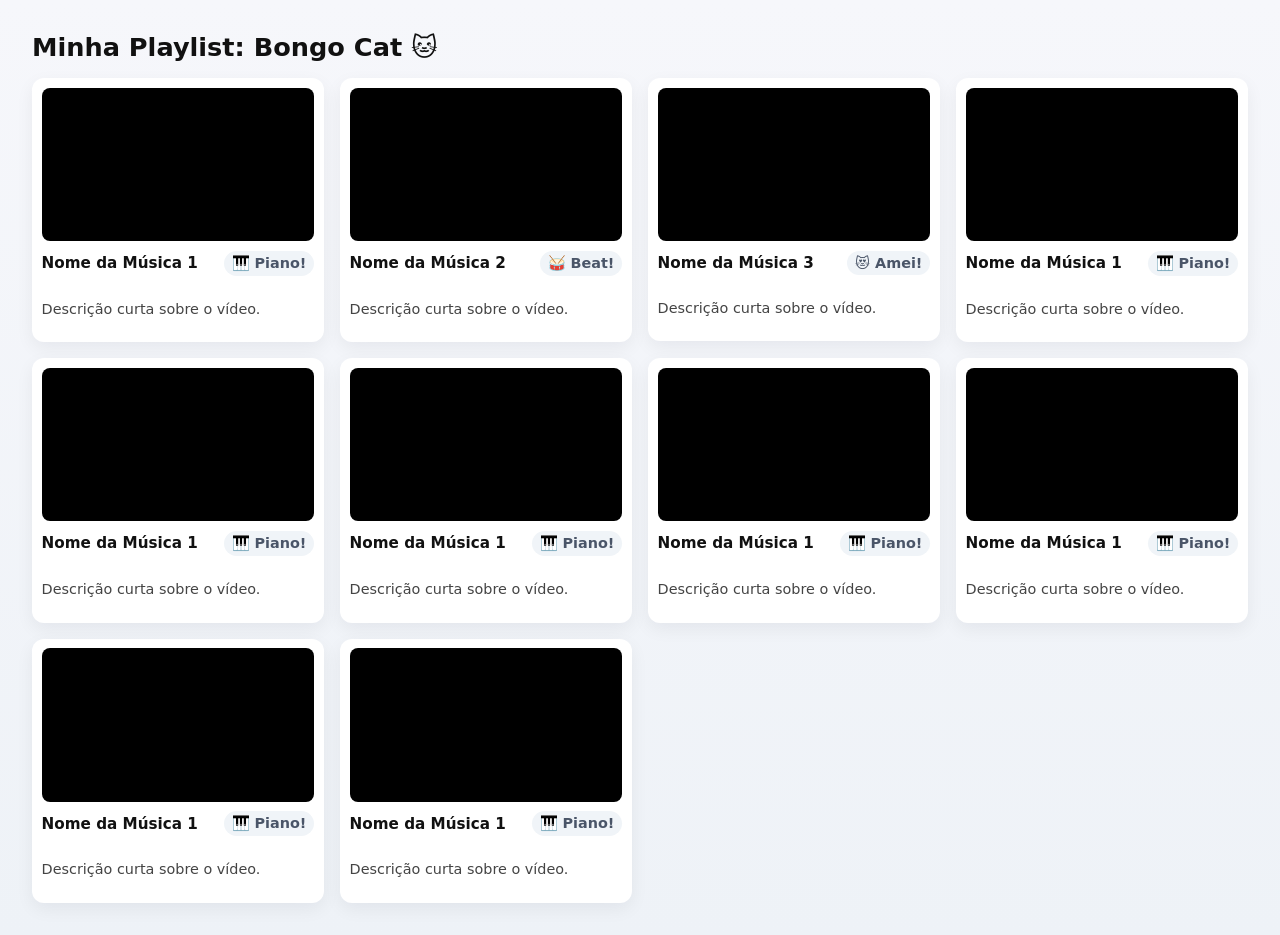
==== index.html @ a26235d2 "Add files via upload" ====
<!doctype html>
<html lang="pt-BR">
<head>
  <meta charset="utf-8" />
  <meta name="viewport" content="width=device-width,initial-scale=1" />
  <title>Galeria Bongo Cat</title>
  <link rel="stylesheet" href="style.css">
</head>
<body>
  <h1>Minha Playlist: Bongo Cat 🐱</h1>
  
  <section class="grid">
    
    <!-- EXEMPLO 1 -->
    <article class="card">
      <div class="video-wrap">
        <iframe width="560" height="315" src="https://www.youtube.com/embed/IQozC3SALYg?si=tVFWlQMuXDBlIovf" title="YouTube video player" frameborder="0" allow="accelerometer; autoplay; clipboard-write; encrypted-media; gyroscope; picture-in-picture; web-share" referrerpolicy="strict-origin-when-cross-origin" allowfullscreen></iframe>
      </div>
      <div class="meta">
        <div class="title">Nome da Música 1</div>
        <div class="badge">🎹 Piano!</div>
      </div>
      <p class="desc">Descrição curta sobre o vídeo.</p>
    </article>

    <!-- EXEMPLO 2 -->
    <article class="card">
      <div class="video-wrap">
        <iframe width="560" height="315" src="https://www.youtube.com/embed/MoWDhKUkMa0?si=lmGt5K9e6eYDErui" title="YouTube video player" frameborder="0" allow="accelerometer; autoplay; clipboard-write; encrypted-media; gyroscope; picture-in-picture; web-share" referrerpolicy="strict-origin-when-cross-origin" allowfullscreen></iframe>
      </div>
      <div class="meta">
        <div class="title">Nome da Música 2</div>
        <div class="badge">🥁 Beat!</div>
      </div>
      <p class="desc">Descrição curta sobre o vídeo.</p>
    </article>

    <!-- EXEMPLO 3 -->
    <article class="card">
      <div class="video-wrap">
        <iframe width="560" height="315" src="https://www.youtube.com/embed/6ey6wg0DUMA?si=9YcgtSrt0H-cfNFc" title="YouTube video player" frameborder="0" allow="accelerometer; autoplay; clipboard-write; encrypted-media; gyroscope; picture-in-picture; web-share" referrerpolicy="strict-origin-when-cross-origin" allowfullscreen></iframe>
      </div>
      <div class="meta">
        <div class="title">Nome da Música 3</div>
        <div class="badge">😻 Amei!</div>
      </div>
      <p class="desc">Descrição curta sobre o vídeo.</p>
    </article>

 <!-- EXEMPLO 4 -->
    <article class="card">
      <div class="video-wrap">
        <iframe width="560" height="315" src="https://www.youtube.com/embed/c64RlVAdaos?si=MY2Hx85URVfsh5mj" title="YouTube video player" frameborder="0" allow="accelerometer; autoplay; clipboard-write; encrypted-media; gyroscope; picture-in-picture; web-share" referrerpolicy="strict-origin-when-cross-origin" allowfullscreen></iframe>
      </div>
      <div class="meta">
        <div class="title">Nome da Música 1</div>
        <div class="badge">🎹 Piano!</div>
      </div>
      <p class="desc">Descrição curta sobre o vídeo.</p>
    </article>

     <!-- EXEMPLO 5 -->
    <article class="card">
      <div class="video-wrap">
       <iframe width="560" height="315" src="https://www.youtube.com/embed/L9achtCtHnQ?si=MKI-uptbereRtL4h" title="YouTube video player" frameborder="0" allow="accelerometer; autoplay; clipboard-write; encrypted-media; gyroscope; picture-in-picture; web-share" referrerpolicy="strict-origin-when-cross-origin" allowfullscreen></iframe>
      </div>
      <div class="meta">
        <div class="title">Nome da Música 1</div>
        <div class="badge">🎹 Piano!</div>
      </div>
      <p class="desc">Descrição curta sobre o vídeo.</p>
    </article>

     <!-- EXEMPLO 6 -->
    <article class="card">
      <div class="video-wrap">
        <iframe width="560" height="315" src="https://www.youtube.com/embed/Tq1Q3kfPaY8?si=Z_gzzc16ocOAhkbl" title="YouTube video player" frameborder="0" allow="accelerometer; autoplay; clipboard-write; encrypted-media; gyroscope; picture-in-picture; web-share" referrerpolicy="strict-origin-when-cross-origin" allowfullscreen></iframe>
      </div>
      <div class="meta">
        <div class="title">Nome da Música 1</div>
        <div class="badge">🎹 Piano!</div>
      </div>
      <p class="desc">Descrição curta sobre o vídeo.</p>
    </article>

     <!-- EXEMPLO 7 -->
    <article class="card">
      <div class="video-wrap">
        <iframe width="560" height="315" src="https://www.youtube.com/embed/wobZgn9xDCw?si=D1b4Tup2HzA_foCj" title="YouTube video player" frameborder="0" allow="accelerometer; autoplay; clipboard-write; encrypted-media; gyroscope; picture-in-picture; web-share" referrerpolicy="strict-origin-when-cross-origin" allowfullscreen></iframe>
      </div>
      <div class="meta">
        <div class="title">Nome da Música 1</div>
        <div class="badge">🎹 Piano!</div>
      </div>
      <p class="desc">Descrição curta sobre o vídeo.</p>
    </article>

     <!-- EXEMPLO 8 -->
    <article class="card">
      <div class="video-wrap">
        <!-- APAGUE ESTE COMENTÁRIO E COLE O IFRAME DO BONGO CAT AQUI -->
      </div>
      <div class="meta">
        <div class="title">Nome da Música 1</div>
        <div class="badge">🎹 Piano!</div>
      </div>
      <p class="desc">Descrição curta sobre o vídeo.</p>
    </article>

     <!-- EXEMPLO 9 -->
    <article class="card">
      <div class="video-wrap">
        <!-- APAGUE ESTE COMENTÁRIO E COLE O IFRAME DO BONGO CAT AQUI -->
      </div>
      <div class="meta">
        <div class="title">Nome da Música 1</div>
        <div class="badge">🎹 Piano!</div>
      </div>
      <p class="desc">Descrição curta sobre o vídeo.</p>
    </article>

     <!-- EXEMPLO 10 -->
    <article class="card">
      <div class="video-wrap">
        <!-- APAGUE ESTE COMENTÁRIO E COLE O IFRAME DO BONGO CAT AQUI -->
      </div>
      <div class="meta">
        <div class="title">Nome da Música 1</div>
        <div class="badge">🎹 Piano!</div>
      </div>
      <p class="desc">Descrição curta sobre o vídeo.</p>
    </article>

  </section>
</body>
</html>
---- style.css ----
:root{
  --gap: 1rem;
  --card-bg: #ffffff;
  --radius: 12px;
}
body{
  font-family: system-ui, -apple-system, sans-serif;
  background: linear-gradient(180deg,#f6f7fb,#eef2f7);
  margin: 0;
  padding: 2rem;
  color: #111;
}

h1{ margin: 0 0 1rem 0; font-size: 1.6rem; }

.grid{
  display: grid;
  grid-template-columns: repeat(auto-fit, minmax(260px, 1fr));
  gap: var(--gap);
  align-items: start;
}

.card{
  background: var(--card-bg);
  border-radius: var(--radius);
  padding: 0.6rem;
  box-shadow: 0 6px 18px rgba(15,20,30,0.06);
  transition: transform .18s ease;
  display: flex;
  flex-direction: column;
  gap: .6rem;
}
.card:hover{
  transform: translateY(-6px);
  box-shadow: 0 12px 30px rgba(15,20,30,0.12);
}

.video-wrap{
  position: relative;
  width: 100%;
  padding-top: 56.25%; /* Mantém proporção 16:9 */
  border-radius: calc(var(--radius) - 4px);
  overflow: hidden;
  background: #000;
}
/* O CSS abaixo garante que o iframe colado ocupe todo o espaço */
.video-wrap iframe{
  position: absolute;
  inset: 0;
  width: 100%;
  height: 100%;
  border: 0;
}

.meta{
  display:flex;
  justify-content: space-between;
  align-items: center;
  gap: .5rem;
  font-size: .95rem;
}
.title{ font-weight: 600; }

.desc{
  font-size: .9rem;
  color: #444;
  line-height: 1.3;
}

.badge{
  background: #f0f4f8;
  padding: .25rem .5rem;
  border-radius: 999px;
  font-size: 0.9rem;
  font-weight: 600;
  color: #4a5568;
}
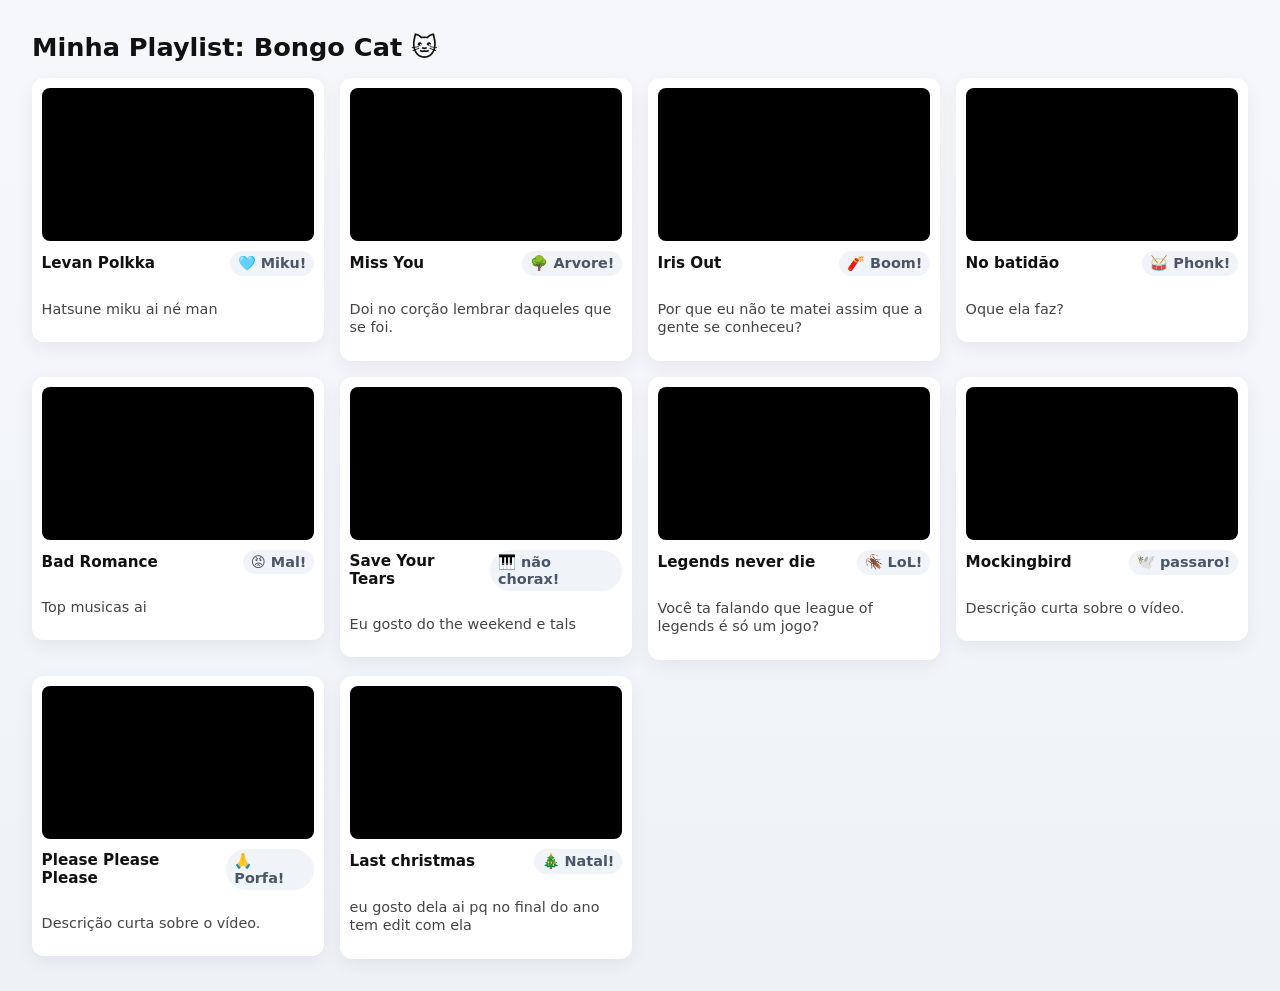
==== commit 1803b902: "Update index.html" ====
--- a/index.html
+++ b/index.html
@@ -17,10 +17,10 @@
         <iframe width="560" height="315" src="https://www.youtube.com/embed/IQozC3SALYg?si=tVFWlQMuXDBlIovf" title="YouTube video player" frameborder="0" allow="accelerometer; autoplay; clipboard-write; encrypted-media; gyroscope; picture-in-picture; web-share" referrerpolicy="strict-origin-when-cross-origin" allowfullscreen></iframe>
       </div>
       <div class="meta">
-        <div class="title">Nome da Música 1</div>
-        <div class="badge">🎹 Piano!</div>
+        <div class="title">Levan Polkka</div>
+        <div class="badge">🩵 Miku!</div>
       </div>
-      <p class="desc">Descrição curta sobre o vídeo.</p>
+      <p class="desc">Hatsune miku ai né man</p>
     </article>
 
     <!-- EXEMPLO 2 -->
@@ -29,10 +29,10 @@
         <iframe width="560" height="315" src="https://www.youtube.com/embed/MoWDhKUkMa0?si=lmGt5K9e6eYDErui" title="YouTube video player" frameborder="0" allow="accelerometer; autoplay; clipboard-write; encrypted-media; gyroscope; picture-in-picture; web-share" referrerpolicy="strict-origin-when-cross-origin" allowfullscreen></iframe>
       </div>
       <div class="meta">
-        <div class="title">Nome da Música 2</div>
-        <div class="badge">🥁 Beat!</div>
+        <div class="title">Miss You</div>
+        <div class="badge">🌳 Arvore!</div>
       </div>
-      <p class="desc">Descrição curta sobre o vídeo.</p>
+      <p class="desc">Doi no corção lembrar daqueles que se foi.</p>
     </article>
 
     <!-- EXEMPLO 3 -->
@@ -41,10 +41,10 @@
         <iframe width="560" height="315" src="https://www.youtube.com/embed/6ey6wg0DUMA?si=9YcgtSrt0H-cfNFc" title="YouTube video player" frameborder="0" allow="accelerometer; autoplay; clipboard-write; encrypted-media; gyroscope; picture-in-picture; web-share" referrerpolicy="strict-origin-when-cross-origin" allowfullscreen></iframe>
       </div>
       <div class="meta">
-        <div class="title">Nome da Música 3</div>
-        <div class="badge">😻 Amei!</div>
+        <div class="title">Iris Out</div>
+        <div class="badge">🧨 Boom!</div>
       </div>
-      <p class="desc">Descrição curta sobre o vídeo.</p>
+      <p class="desc">Por que eu não te matei assim que a gente se conheceu?</p>
     </article>
 
  <!-- EXEMPLO 4 -->
@@ -53,10 +53,10 @@
         <iframe width="560" height="315" src="https://www.youtube.com/embed/c64RlVAdaos?si=MY2Hx85URVfsh5mj" title="YouTube video player" frameborder="0" allow="accelerometer; autoplay; clipboard-write; encrypted-media; gyroscope; picture-in-picture; web-share" referrerpolicy="strict-origin-when-cross-origin" allowfullscreen></iframe>
       </div>
       <div class="meta">
-        <div class="title">Nome da Música 1</div>
-        <div class="badge">🎹 Piano!</div>
+        <div class="title">No batidão</div>
+        <div class="badge">🥁 Phonk!</div>
       </div>
-      <p class="desc">Descrição curta sobre o vídeo.</p>
+      <p class="desc">Oque ela faz?</p>
     </article>
 
      <!-- EXEMPLO 5 -->
@@ -65,10 +65,10 @@
        <iframe width="560" height="315" src="https://www.youtube.com/embed/L9achtCtHnQ?si=MKI-uptbereRtL4h" title="YouTube video player" frameborder="0" allow="accelerometer; autoplay; clipboard-write; encrypted-media; gyroscope; picture-in-picture; web-share" referrerpolicy="strict-origin-when-cross-origin" allowfullscreen></iframe>
       </div>
       <div class="meta">
-        <div class="title">Nome da Música 1</div>
-        <div class="badge">🎹 Piano!</div>
+        <div class="title">Bad Romance</div>
+        <div class="badge">😡 Mal!</div>
       </div>
-      <p class="desc">Descrição curta sobre o vídeo.</p>
+      <p class="desc">Top musicas ai</p>
     </article>
 
      <!-- EXEMPLO 6 -->
@@ -77,32 +77,32 @@
         <iframe width="560" height="315" src="https://www.youtube.com/embed/Tq1Q3kfPaY8?si=Z_gzzc16ocOAhkbl" title="YouTube video player" frameborder="0" allow="accelerometer; autoplay; clipboard-write; encrypted-media; gyroscope; picture-in-picture; web-share" referrerpolicy="strict-origin-when-cross-origin" allowfullscreen></iframe>
       </div>
       <div class="meta">
-        <div class="title">Nome da Música 1</div>
-        <div class="badge">🎹 Piano!</div>
+        <div class="title">Save Your Tears</div>
+        <div class="badge">🎹 não chorax!</div>
       </div>
-      <p class="desc">Descrição curta sobre o vídeo.</p>
+      <p class="desc">Eu gosto do the weekend e tals</p>
     </article>
 
      <!-- EXEMPLO 7 -->
     <article class="card">
       <div class="video-wrap">
-        <iframe width="560" height="315" src="https://www.youtube.com/embed/wobZgn9xDCw?si=D1b4Tup2HzA_foCj" title="YouTube video player" frameborder="0" allow="accelerometer; autoplay; clipboard-write; encrypted-media; gyroscope; picture-in-picture; web-share" referrerpolicy="strict-origin-when-cross-origin" allowfullscreen></iframe>
+<iframe width="560" height="315" src="https://www.youtube.com/embed/CWq7BLWY_e0?si=4z5C298CX_sSZO2f" title="YouTube video player" frameborder="0" allow="accelerometer; autoplay; clipboard-write; encrypted-media; gyroscope; picture-in-picture; web-share" referrerpolicy="strict-origin-when-cross-origin" allowfullscreen></iframe>
       </div>
       <div class="meta">
-        <div class="title">Nome da Música 1</div>
-        <div class="badge">🎹 Piano!</div>
+        <div class="title">Legends never die</div>
+        <div class="badge">🪳 LoL!</div>
       </div>
-      <p class="desc">Descrição curta sobre o vídeo.</p>
+      <p class="desc">Você ta falando que league of legends é só um jogo?</p>
     </article>
 
      <!-- EXEMPLO 8 -->
     <article class="card">
       <div class="video-wrap">
-        <!-- APAGUE ESTE COMENTÁRIO E COLE O IFRAME DO BONGO CAT AQUI -->
+<iframe width="560" height="315" src="https://www.youtube.com/embed/xH4zXiD2v08?si=utFCo_8_zLWmjsoc" title="YouTube video player" frameborder="0" allow="accelerometer; autoplay; clipboard-write; encrypted-media; gyroscope; picture-in-picture; web-share" referrerpolicy="strict-origin-when-cross-origin" allowfullscreen></iframe>
       </div>
       <div class="meta">
-        <div class="title">Nome da Música 1</div>
-        <div class="badge">🎹 Piano!</div>
+        <div class="title">Mockingbird</div>
+        <div class="badge">🕊️ passaro!</div>
       </div>
       <p class="desc">Descrição curta sobre o vídeo.</p>
     </article>
@@ -110,11 +110,11 @@
      <!-- EXEMPLO 9 -->
     <article class="card">
       <div class="video-wrap">
-        <!-- APAGUE ESTE COMENTÁRIO E COLE O IFRAME DO BONGO CAT AQUI -->
+    <iframe width="560" height="315" src="https://www.youtube.com/embed/lBTLR3Au6b4?si=8FEnvzBfGgMIec5R" title="YouTube video player" frameborder="0" allow="accelerometer; autoplay; clipboard-write; encrypted-media; gyroscope; picture-in-picture; web-share" referrerpolicy="strict-origin-when-cross-origin" allowfullscreen></iframe>
       </div>
       <div class="meta">
-        <div class="title">Nome da Música 1</div>
-        <div class="badge">🎹 Piano!</div>
+        <div class="title">Please Please Please</div>
+        <div class="badge">🙏 Porfa!</div>
       </div>
       <p class="desc">Descrição curta sobre o vídeo.</p>
     </article>
@@ -122,16 +122,16 @@
      <!-- EXEMPLO 10 -->
     <article class="card">
       <div class="video-wrap">
-        <!-- APAGUE ESTE COMENTÁRIO E COLE O IFRAME DO BONGO CAT AQUI -->
+    <iframe width="560" height="315" src="https://www.youtube.com/embed/3AlQeNPmsM0?si=c_vcMIVm73AwZxLt" title="YouTube video player" frameborder="0" allow="accelerometer; autoplay; clipboard-write; encrypted-media; gyroscope; picture-in-picture; web-share" referrerpolicy="strict-origin-when-cross-origin" allowfullscreen></iframe>
       </div>
       <div class="meta">
-        <div class="title">Nome da Música 1</div>
-        <div class="badge">🎹 Piano!</div>
+        <div class="title">Last christmas</div>
+        <div class="badge">🎄 Natal!</div>
       </div>
-      <p class="desc">Descrição curta sobre o vídeo.</p>
+      <p class="desc">eu gosto dela ai pq no final do ano tem edit com ela</p>
     </article>
 
   </section>
 </body>
 </html>
-                +                
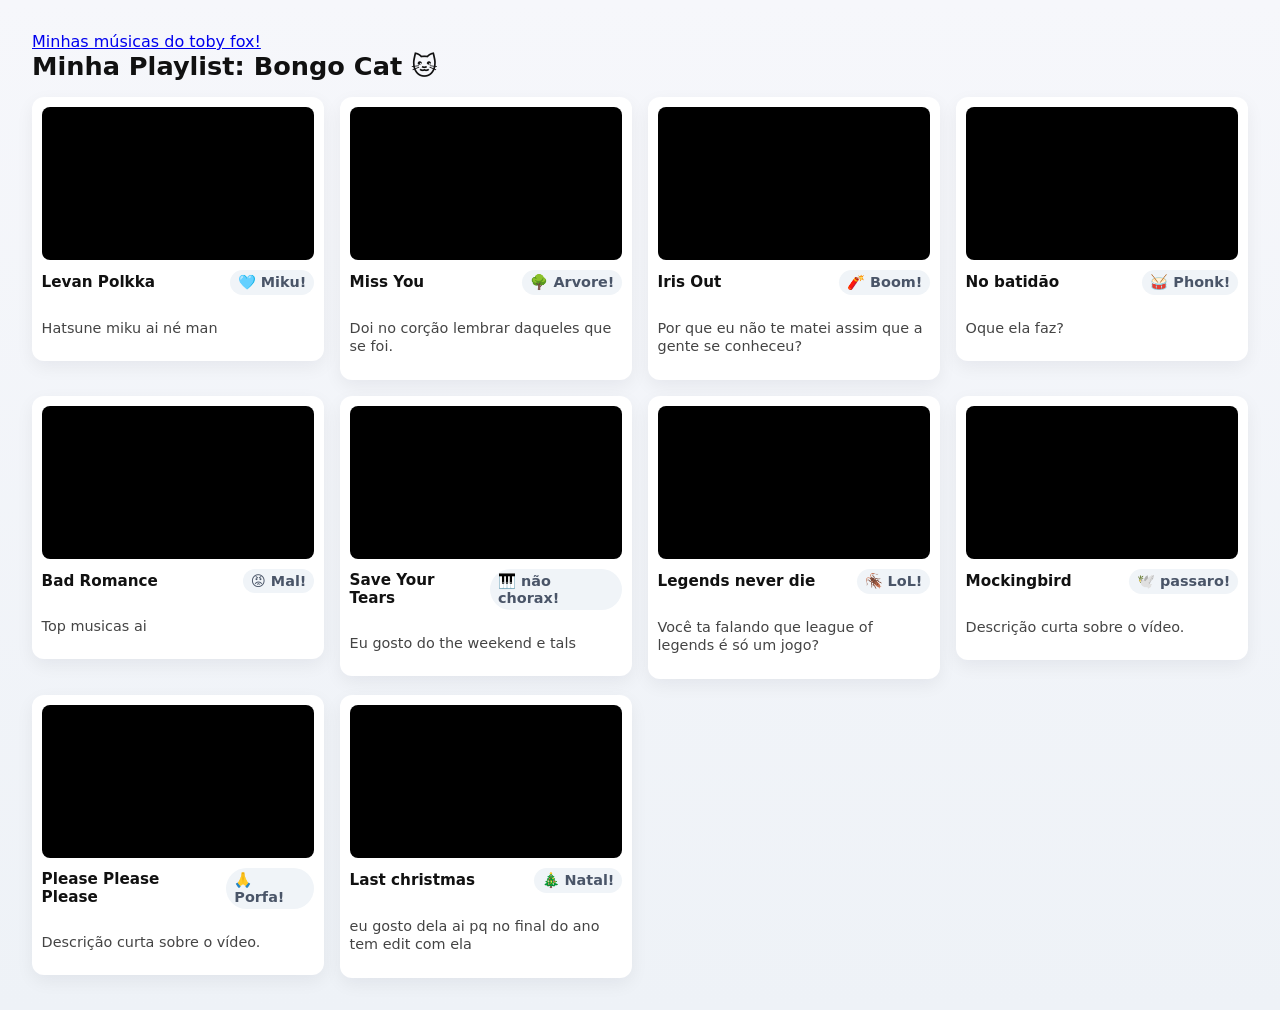
==== commit cd408dbc: "Add link to MySite.html in index.html Added a link to 'MySite.html' in the head section." ====
--- a/index.html
+++ b/index.html
@@ -5,6 +5,7 @@
   <meta name="viewport" content="width=device-width,initial-scale=1" />
   <title>Galeria Bongo Cat</title>
   <link rel="stylesheet" href="style.css">
+  <a href="MySite.html">Minhas músicas do toby fox!</a>
 </head>
 <body>
   <h1>Minha Playlist: Bongo Cat 🐱</h1>
